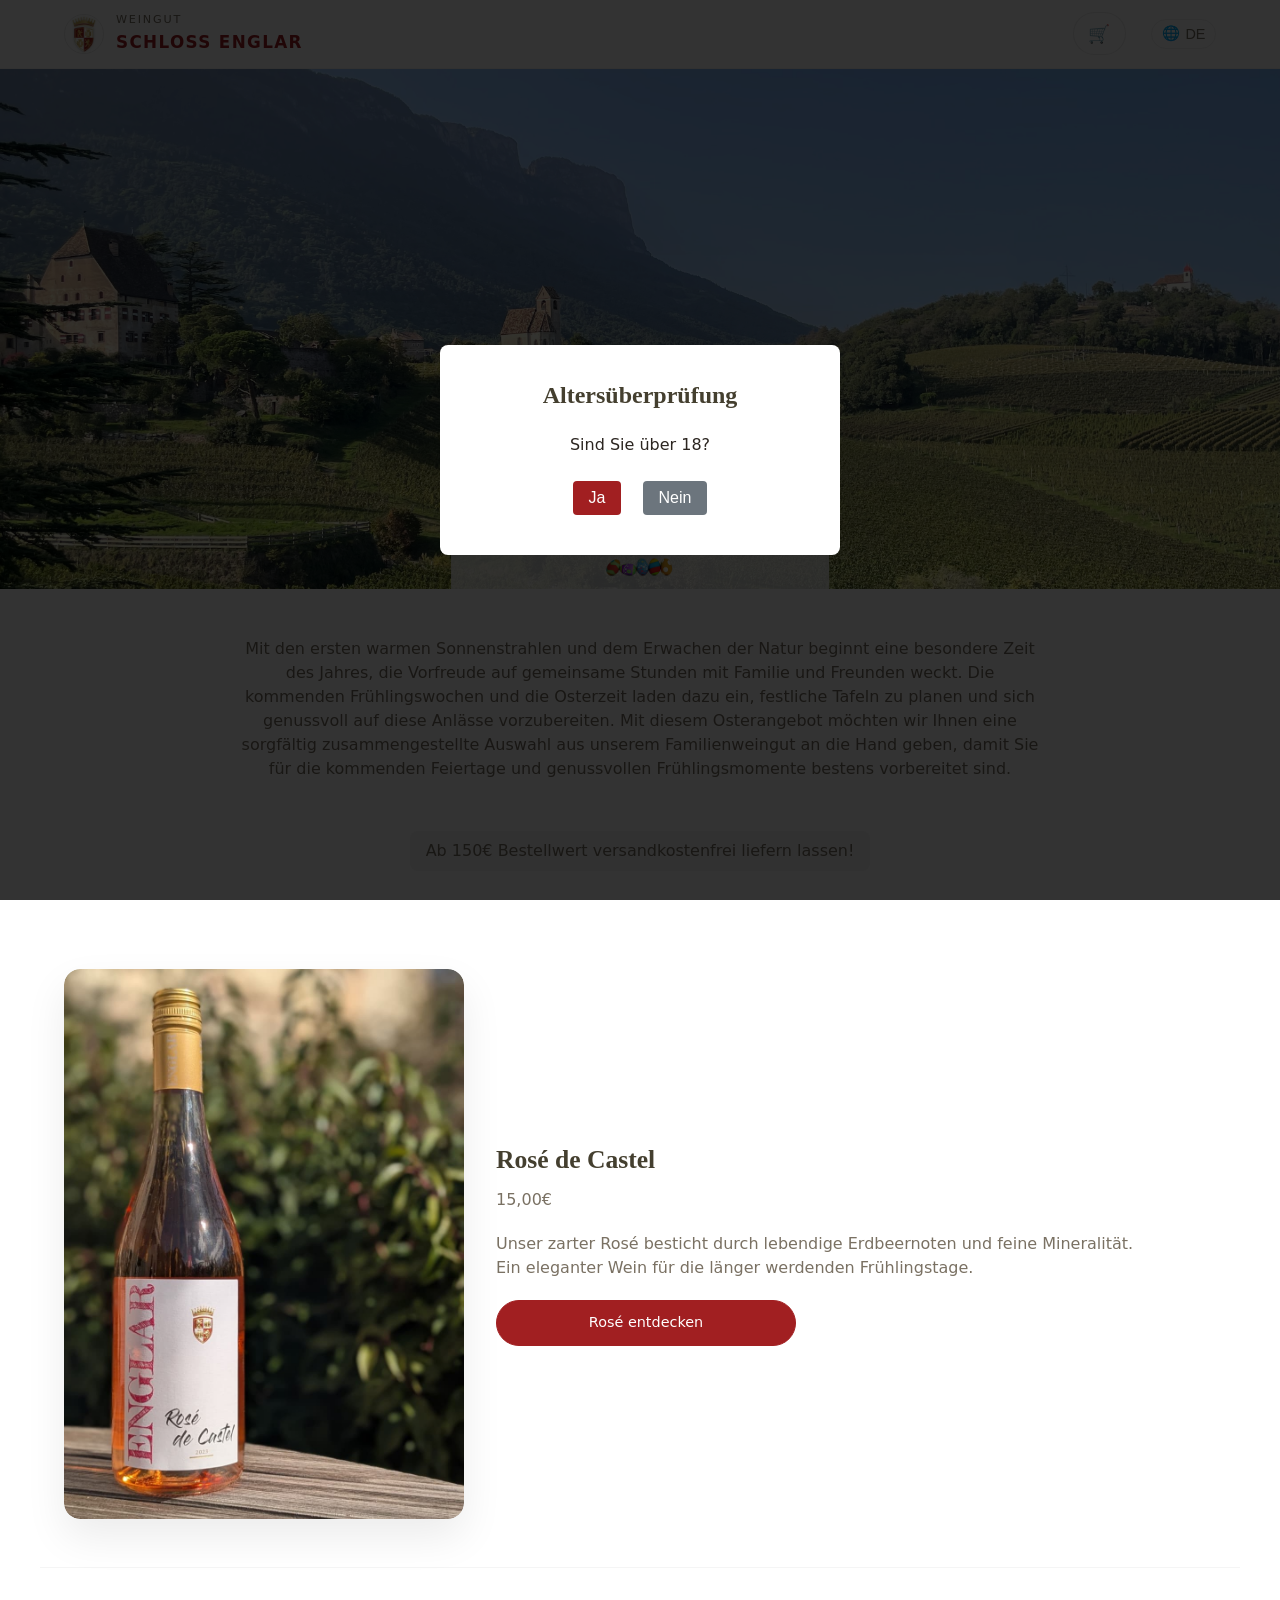
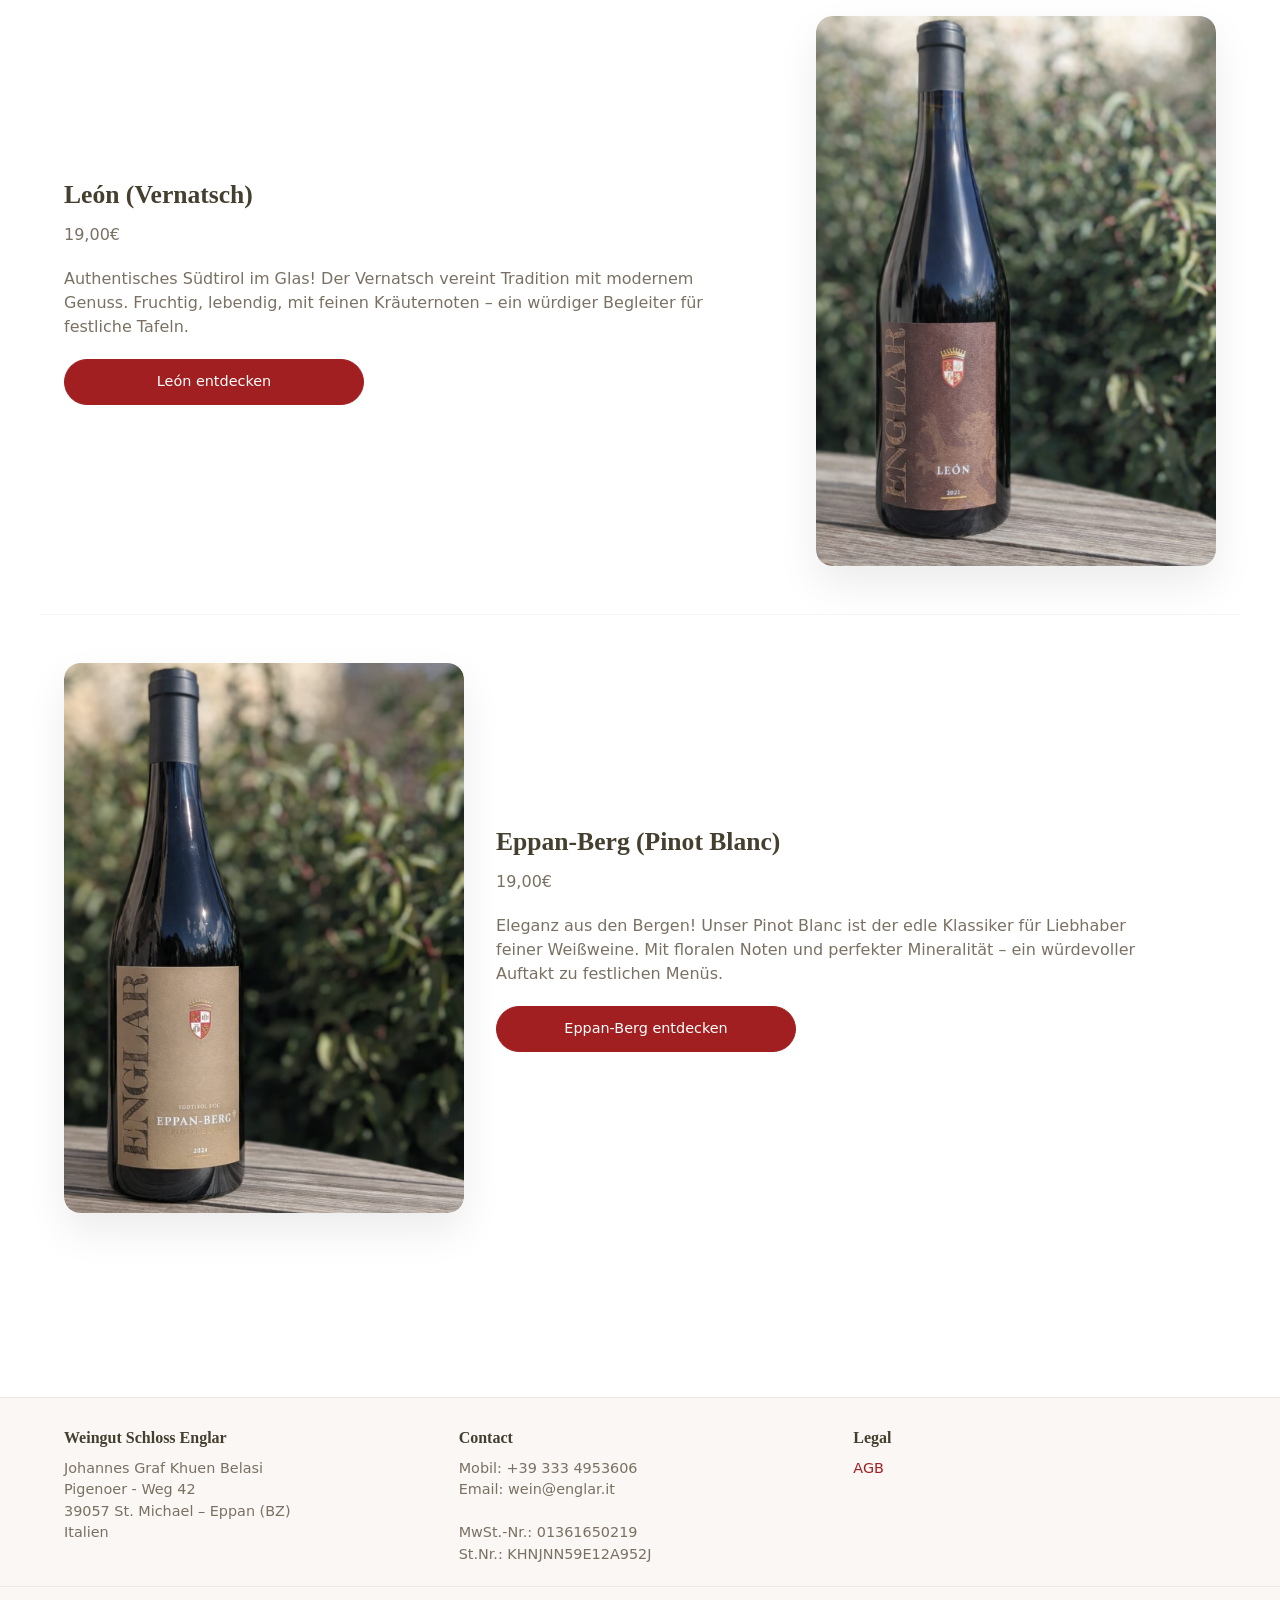
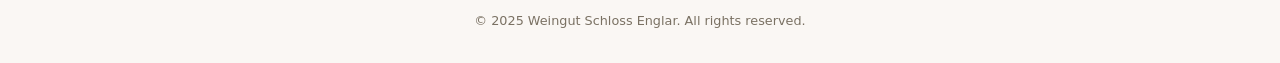
==== index.html @ 735436d0 "Add files via upload" ====
<!DOCTYPE html>
<html lang="en">
<head>
  <!-- Google tag (gtag.js) -->
<script async src="https://www.googletagmanager.com/gtag/js?id=G-5KNCYQ6FX4"></script>
<script> window.dataLayer = window.dataLayer || []; function gtag(){dataLayer.push(arguments);} gtag('js', new Date()); gtag('config', 'G-5KNCYQ6FX4'); </script>
  <meta charset="UTF-8">
  <title>Weingut Schloss Englar – Wine Offers</title>
  <meta name="viewport" content="width=device-width, initial-scale=1.0">
  <meta name="description" content="Curated wine selection from Weingut Schloss Englar in South Tyrol. Discover Pinot Vintage Dialogue, Muliere des Alpes and celebratory magnums.">
  <link rel="stylesheet" href="styles.css">
  <script src="app.js" defer>
  </script>
</head>
<body data-page="index">
  <!-- Cart notification -->
  <div id="notification" class="notification" aria-live="polite"></div>

  <!-- Header -->
  <header class="site-header">
    <div class="header-inner">
      <a href="index.html" class="logo-group">
        <div class="logo-mark">
          <img src="img/logo2023.jpg" alt="Weingut Schloss Englar logo" width="40" height="40">
        </div>
        <div class="logo-text">
          <span class="logo-subtitle">Wine Estate</span>
          <span class="site-title">Schloss Englar</span>
        </div>
      </a>
    <div class="header-right">
        <a href="#" class="cart-link snipcart-checkout" aria-label="Warenkorb">
          <span class="cart-icon" aria-hidden="true">🛒</span>
        </a>

        <div class="lang-switcher">
          <button class="lang-toggle" aria-haspopup="true" aria-expanded="false">
            <span class="lang-icon">🌐</span>
            <span class="lang-current" data-lang-current>EN</span>
          </button>
          <ul class="lang-options" hidden>
            <li><button class="lang-option" data-lang="en">English</button></li>
            <li><button class="lang-option" data-lang="de">Deutsch</button></li>
            <li><button class="lang-option" data-lang="it">Italiano</button></li>
          </ul>
        </div>
      </div>
    </div>
  </header>

  <main>
    <!-- Hero -->
    <section class="hero">
      <div class="hero-image-wrapper" style="position: relative;">
        <!-- Fix: correct path + extension for the hero image (file is in the img/ folder and is a .png) -->
        <img src="img/englar 1.jpg" alt="Vineyards and castle of Schloss Englar in South Tyrol">
        <div class="hero-overlay"><span data-i18n="pages.index.hero_label">Englar Easter Offer
        </span>
          <!-- eggs icon below hero text -->
          <img src="img/eggs.png" alt="Easter eggs" class="hero-eggs">
        </div>
      </div>
    </section>

    <!-- Intro -->
    <section class="intro">
     
      <p data-i18n="pages.index.intro_text">
        Auf den sonnenverwöhnten Hängen oberhalb von St. Michael-Eppan keltert unsere Familie, welche die subtile Eleganz Südtirols in sich tragen. Wir freuen uns, Ihnen eine kleine, sorgfältig zusammengestellte Auswahl präsentieren zu dürfen – Weine, die für gemütliche Abende, reich gedeckte Tische und herzliche Gespräche gemacht sind.
      </p>

    <!-- Shipping Banner -->
      <p class="hero-text" style="margin-top: 50px;margin-bottom: 50px;" >Ab 150€ Bestellwert versandkostenfrei liefern lassen!</p>

    <!-- Offers -->
    <section class="offers">
      <!-- Südtirol Rosé -->
      <article class="offer">
        <div class="offer-media">
          <a href="rose.html"><img src="img/Rose.jpeg" alt="Südtirol Rosé from Schloss Englar"></a>
        </div>
        <div class="offer-content">
          <h2 data-i18n="pages.index.offer_pinot_title" style="text-align: left;">Südtirol Rosé</h2>
          <p class="price" data-i18n="pages.index.offer_pinot_price">15,00€</p>
          
          <p data-i18n="pages.index.offer_pinot_text" style="text-align: left;">Unser zarter Südtirol Rosé besticht durch lebendige Erdbeernoten und feine Mineralität. Ein eleganter Wein für lange Frühlingstage.</p>
          <a href="rose.html" class="btn btn-primary" data-i18n="pages.index.cta_rose"></a>
        </div>
 
      </article>

      <!-- Südtirol Vernatsch -->
      <article class="offer offer--reverse">
        <div class="offer-media">
          <a href="leon.html"><img src="img/Leon.png" alt="Südtirol Vernatsch from Schloss Englar"></a>
        </div>
        <div class="offer-content">
          <h2 data-i18n="pages.index.offer_lumiere_title" style="text-align: left;">Südtirol Vernatsch</h2>
          <p class="price" data-i18n="pages.index.offer_lumiere_price">19,00€</p>
          <p data-i18n="pages.index.offer_lumiere_text" style="text-align: left;">Authentisches Südtirol im Glas! Der Vernatsch verbindet Tradition mit modernem Genuss. Fruchtig, lebendig, mit feinen Kräuternoten – ein würdiger Begleiter für festliche Tafeln.</p>
          <a href="leon.html" class="btn btn-primary" data-i18n="pages.index.cta_leon"></a>
        </div>
      </article>

      <!-- Südtirol Pinot Blanc Berg -->
      <article class="offer">
        <div class="offer-media">
          <a href="berg.html"><img src="img/Berg.jpeg" alt="Südtirol Pinot Blanc Berg from Schloss Englar"></a>
        </div>
        <div class="offer-content">
          <h2 data-i18n="pages.index.offer_magnum_title" style="text-align: left;">Pinot Blanc Berg</h2>
          <p class="price" data-i18n="pages.index.offer_magnum_price">19,00€</p>
          <p data-i18n="pages.index.offer_magnum_text" style="text-align: left;">Eleganz aus den Bergen! Der Pinot Blanc Berg ist der edle Klassiker für Liebhaber feiner Weißweine. Mit floralen Noten und perfekter Mineralität – ein würdevoller Auftakt zu festlichen Menüs.</p>
          <a href="berg.html" class="btn btn-primary" data-i18n="pages.index.cta_berg"></a>
        </div>
      </article>
    </section>
  </main>


    <!-- Footer -->
  <footer class="site-footer">
    <div class="footer-inner">
      <div class="footer-col">
        <h3>Weingut Schloss Englar</h3>
        <p>
          Johannes Graf Khuen Belasi<br>
          Pigenoer - Weg 42<br>
          39057 St. Michael – Eppan (BZ)<br>
          Italien
        </p>
      </div>
      <div class="footer-col">
        <h4>Contact</h4>
        <p>
          Mobil: +39 333 4953606<br>
          Email: wein@englar.it
          <br><br>
          MwSt.-Nr.: 01361650219 <br>
          St.Nr.: KHNJNN59E12A952J

        </p>
      </div>
      <div class="footer-col">
        <h4>Legal</h4>
        <p>
          <a href="agb.html">AGB</a>
        </p>
      </div>
    </div>
    <div class="footer-bottom">
      <p>© 2025 Weingut Schloss Englar. All rights reserved.</p>
    </div>
  </footer>
</body>
<script>
    window.SnipcartSettings = {
        publicApiKey: 'MTE3NjdlZDgtODkxMy00NjI2LTg3YTItYTQ4M2Y1Nzc0ZTE3NjM5MDA1NTM2MjQ1MTYxNDc2',
        loadStrategy: 'on-user-interaction',
        version: "3.7.1",
        currency: "EUR",
        modalStyle: "side",
    };

      (()=>{var c,d;(d=(c=window.SnipcartSettings).version)!=null||(c.version="3.0");var s,S;(S=(s=window.SnipcartSettings).timeoutDuration)!=null||(s.timeoutDuration=2750);var l,p;(p=(l=window.SnipcartSettings).domain)!=null||(l.domain="cdn.snipcart.com");var w,u;(u=(w=window.SnipcartSettings).protocol)!=null||(w.protocol="https");var f=window.SnipcartSettings.version.includes("v3.0.0-ci")||window.SnipcartSettings.version!="3.0"&&window.SnipcartSettings.version.localeCompare("3.4.0",void 0,{numeric:!0,sensitivity:"base"})===-1,m=["focus","mouseover","touchmove","scroll","keydown"];window.LoadSnipcart=o;document.readyState==="loading"?document.addEventListener("DOMContentLoaded",r):r();function r(){window.SnipcartSettings.loadStrategy?window.SnipcartSettings.loadStrategy==="on-user-interaction"&&(m.forEach(t=>document.addEventListener(t,o)),setTimeout(o,window.SnipcartSettings.timeoutDuration)):o()}var a=!1;function o(){if(a)return;a=!0;let t=document.getElementsByTagName("head")[0],e=document.querySelector("#snipcart"),i=document.querySelector(`src[src^="${window.SnipcartSettings.protocol}://${window.SnipcartSettings.domain}"][src$="snipcart.js"]`),n=document.querySelector(`link[href^="${window.SnipcartSettings.protocol}://${window.SnipcartSettings.domain}"][href$="snipcart.css"]`);e||(e=document.createElement("div"),e.id="snipcart",e.setAttribute("hidden","true"),document.body.appendChild(e)),v(e),i||(i=document.createElement("script"),i.src=`${window.SnipcartSettings.protocol}://${window.SnipcartSettings.domain}/themes/v${window.SnipcartSettings.version}/default/snipcart.js`,i.async=!0,t.appendChild(i)),n||(n=document.createElement("link"),n.rel="stylesheet",n.type="text/css",n.href=`${window.SnipcartSettings.protocol}://${window.SnipcartSettings.domain}/themes/v${window.SnipcartSettings.version}/default/snipcart.css`,t.prepend(n)),m.forEach(g=>document.removeEventListener(g,o))}function v(t){!f||(t.dataset.apiKey=window.SnipcartSettings.publicApiKey,window.SnipcartSettings.addProductBehavior&&(t.dataset.configAddProductBehavior=window.SnipcartSettings.addProductBehavior),window.SnipcartSettings.modalStyle&&(t.dataset.configModalStyle=window.SnipcartSettings.modalStyle),window.SnipcartSettings.currency&&(t.dataset.currency=window.SnipcartSettings.currency),window.SnipcartSettings.templatesUrl&&(t.dataset.templatesUrl=window.SnipcartSettings.templatesUrl))}})();
</script>

<div id="age-gate" class="age-gate-overlay" style="display: none;">
  <div class="age-gate-modal">
    <h2 data-i18n="age.title"></h2>
    <p data-i18n="age.question"></p>
    <button id="age-yes" data-i18n="age.yes"></button>
    <button id="age-no" data-i18n="age.no"></button>
  </div>
</div>

</html>
---- styles.css ----
/* Topbar for subpages (replaces header) */
.topbar {
  width: 100%;
  background: rgba(255,255,255,0.95);
  border-bottom: 1px solid rgba(0,0,0,0.04);
  backdrop-filter: blur(8px);
  box-sizing: border-box;
}
/* Make header sticky only on subpages rose, leon, berg */
body[data-page="rose"] .site-header,
body[data-page="leon"] .site-header,
body[data-page="berg"] .site-header {
  position: sticky;
  top: 0;
  z-index: 100;
}
:root {
  --color-background: #ffffff;
  --color-primary: #a11f21;
  --color-primary-dark: #80181a;
  --color-secondary: #443f2f;
  --color-text: #2b2520;
  --color-muted: #7a7163;
}

/* Base */

*,
*::before,
*::after {
  box-sizing: border-box;
}

html,
body {
  margin: 0;
  padding: 0;
  background-color: var(--color-background);
  color: var(--color-text);
  font-family: -apple-system, BlinkMacSystemFont, "Segoe UI", system-ui, sans-serif;
  line-height: 1.5;
  text-rendering: optimizeLegibility;
}

img {
  max-width: 100%;
  height: auto;
  display: block;
}

a {
  color: var(--color-primary);
  text-decoration: none;
}

a:hover {
  text-decoration: underline;
}

h1,
h2,
h3,
h4 {
  font-family: "Georgia", "Times New Roman", serif;
  color: var(--color-secondary);
  margin-top: 0;
}

body {
  font-size: 16px;
}

main {
  min-height: 60vh;
}

/* Ensure paragraphs have no extra horizontal padding so text aligns with CTAs */
p {
  padding-left: 0;
  padding-right: 0;
}

.container {
  max-width: 1200px;
  margin: 0 auto;
  padding: 0 1.5rem;
}

/* Header */

.site-header {
  /* position, top, z-index only set for subpages via body[data-page] selectors above */
  background: rgba(255, 255, 255, 0.95);
  backdrop-filter: blur(8px);
  border-bottom: 1px solid rgba(0, 0, 0, 0.04);
}

.header-inner {
  max-width: 1200px;
  margin: 0 auto;
  padding: 0.75rem 1.5rem;
  display: flex;
  align-items: center;
  justify-content: space-between;
  gap: 1.5rem;
}

.logo-group {
  display: inline-flex;
  align-items: center;
  gap: 0.75rem;
}

/* new header offer text centered between logo and controls */
.header-offer {
  flex: 1;
  text-align: center;
  color: #000;
  font-weight: 500;
}


.logo-group:hover {
  text-decoration: none;
}

.logo-mark {
  width: 40px;
  height: 40px;
  border-radius: 999px;
  border: 1px solid rgba(0, 0, 0, 0.08);
  display: inline-flex;
  align-items: center;
  justify-content: center;
  font-size: 0.7rem;
  letter-spacing: 0.16em;
  text-transform: uppercase;
  color: var(--color-secondary);
}

.logo-mark img,
.logo-mark svg {
  width: 100%;
  height: 100%;
  object-fit: contain;
  display: block;
  border-radius: inherit;
}

.logo-text {
  display: flex;
  flex-direction: column;
  gap: 0.1rem;
}

.logo-subtitle {
  font-size: 0.7rem;
  letter-spacing: 0.16em;
  text-transform: uppercase;
  color: var(--color-muted);
}

.site-title {
  font-size: 1.05rem;
  letter-spacing: 0.08em;
  text-transform: uppercase;
  font-weight: 600;
}

.header-right {
  display: flex;
  align-items: center;
  gap: 1rem;
}

/* Header cart elements: show checkout link, hide verbose label */
.site-header .header-right .cart-label {
  display: none !important;
}

.site-header .header-right .cart-link {
  display: inline-flex;
  align-items: center;
  gap: 0.5rem;
  text-decoration: none;
  color: inherit;
}

.site-header .header-right .cart-icon {
  font-size: 1.1rem;
}

.site-header .header-right .cart-count-badge {
  min-width: 1.4rem;
  height: 1.4rem;
  border-radius: 999px;
  background-color: var(--color-primary);
  color: #ffffff;
  display: inline-flex;
  align-items: center;
  justify-content: center;
  font-size: 0.75rem;
  padding: 0 0.25rem;
}

/* Language selector */
.lang-switcher {
  position: relative;
  display: inline-flex;
  align-items: center;
  margin-left: 0.6rem;
}

.lang-toggle {
  display: inline-flex;
  align-items: center;
  gap: 0.35rem;
  padding: 0.35rem 0.6rem;
  border-radius: 999px;
  border: 1px solid rgba(0,0,0,0.06);
  background: transparent;
  cursor: pointer;
  font-size: 0.9rem;
  color: var(--color-muted);
}

.lang-toggle:hover {
  background: rgba(0,0,0,0.02);
}

.lang-options {
  position: absolute;
  right: 0;
  top: calc(100% + 6px);
  list-style: none;
  margin: 0;
  padding: 0.35rem;
  background: #fff;
  border: 1px solid rgba(0,0,0,0.06);
  border-radius: 8px;
  box-shadow: 0 8px 20px rgba(0,0,0,0.08);
  z-index: 220;
}

.lang-options li {
  margin: 0;
}

.lang-option {
  display: block;
  width: 100%;
  padding: 0.45rem 0.8rem;
  background: transparent;
  border: none;
  text-align: left;
  cursor: pointer;
  color: var(--color-text);
  font-size: 0.95rem;
}

.lang-option:hover {
  background: rgba(0,0,0,0.03);
}

.cart-link {
  display: inline-flex;
  align-items: center;
  gap: 0.35rem;
  font-size: 0.9rem;
  padding: 0.45rem 0.9rem;
  border-radius: 999px;
  border: 1px solid rgba(0, 0, 0, 0.08);
  background: rgba(255, 255, 255, 0.9);
  color: inherit;
}

.cart-link:hover {
  text-decoration: none;
  box-shadow: 0 0 0 1px var(--color-primary);
}

.cart-icon {
  font-size: 1rem;
}

.cart-count-badge {
  min-width: 1.4rem;
  height: 1.4rem;
  border-radius: 999px;
  background-color: var(--color-primary);
  color: #ffffff;
  display: inline-flex;
  align-items: center;
  justify-content: center;
  font-size: 0.75rem;
  padding: 0 0.25rem;
}

/* Hero */

.hero {
  margin-top: 0;
}

.hero-image-wrapper {
  position: relative;
  width: 100%;
  height: min(70vh, 520px);
  overflow: hidden;
}

.hero-image-wrapper img {
  width: 100%;
  height: 100%;
  object-fit: cover;
    /* Shift the visible focus slightly above center so page shows more of the top
      without exposing a lot of the very top — tweak the percentage to taste. */
    /* Adjusted slightly more from center 40% -> 35% per user request */
    object-position: center 35%;
}

.hero-label {
  position: absolute;
  right: 1.75rem;
  bottom: 1.75rem;
  padding: 0.65rem 1.4rem;
  background: rgba(255, 255, 255, 0.9);
  border-radius: 999px;
  font-size: 0.9rem;
  letter-spacing: 0.18em;
  text-transform: uppercase;
  font-weight: 300;
  color: var(--color-secondary);
}

/* Intro */

.intro {
  padding: 3rem 1.5rem 2.5rem;
  text-align: center;
}

.intro h1 {
  font-size: 2.2rem;
  margin-bottom: 0.9rem;
}

.intro p {
  max-width: 800px;
  margin: 0 auto;
  color: var(--color-muted);
  font-size: 1rem;
}

/* Offers */

.offers {
  padding-bottom: 3rem;
}

.offer {
  max-width: 1200px;
  margin: 0 auto;
  padding: 3rem 1.5rem;
  display: flex;
  align-items: stretch;
  justify-content: space-between;
  gap: 2rem;
}

.offer + .offer {
  border-top: 1px solid rgba(0, 0, 0, 0.04);
}

.offer-media {
  flex: 0 0 auto;
  max-height: 550px;
  max-width: 400px;
  width: 100%;
  aspect-ratio: 197/350;
  overflow: hidden;
  border-radius: 16px;
  box-shadow: 0 18px 40px rgba(0, 0, 0, 0.08);
}

.offer-media img {
  width: 100%;
  height: 100%;
  object-fit: cover;
  /* focus at top so bottles don't get cut off at the neck */
  object-position: top center;
  border-radius: 16px;
  box-shadow: 0 18px 40px rgba(0, 0, 0, 0.08);
}

.offer-content {
  flex: 1;
  display: flex;
  flex-direction: column;
  justify-content: center;
}

.offer-meta {
  font-size: 0.8rem;
  letter-spacing: 0.16em;
  text-transform: uppercase;
  color: var(--color-secondary);
  margin-bottom: 0.5rem;
}

.offer h2 {
  font-size: 1.6rem;
  margin-bottom: 0.5rem;
}

/* related section added on product pages */
.related-offers {
  margin-top: 4rem;
  padding: 2rem;
  border-top: 1px solid #eee;
  background-color: #f8f8f8; /* very light gray */
}
.related-offers h2 {
  font-size: 1.5rem;
  margin-bottom: 1.5rem;
  text-align: center;
}
.related-offers .offers {
  display: flex;
  flex-wrap: wrap;
  justify-content: center;
  gap: 2rem;
}
.related-offers .offer {
  flex: 1 1 45%;
  max-width: 480px;
  padding: 1.5rem;
  /* card background removed per request */
  background-color: transparent;
  border-radius: 12px;
  display: flex;
  flex-direction: column;
  align-items: center;
  text-align: center;
}

.related-offers .offer-media {
  width: auto;
  max-height: none;
  margin-bottom: 0;
}

.related-offers .offer-media img {
  height: 300px;
  width: auto;
}

.related-offers .offer h3 {
  margin: 4px 0 6px; /* smaller gap above title */
  font-size: 1.1rem;
}

.related-offers .offer .btn-secondary {
  margin-top: 4px;
}
.related-offers .offer-media {
  max-height: 300px;
  max-width: none;
}
.related-offers .btn-secondary {
  background-color: var(--color-secondary);
  color: #fff;
  border: none;
}
.offer p {
  color: var(--color-muted);
  font-size: 1rem;
  max-width: 640px;
  margin: 0 0 1.25rem 0;
  padding-left: 0;
  padding-right: 0;
  text-align: left;
}

/* Reusable paragraph style used in offers; apply to product pages' lead paragraph */
.product-lead {
  color: var(--color-muted);
  font-size: 1rem;
  max-width: 640px;
  margin: 0 0 1.25rem 0;
  padding-left: 0;
  padding-right: 0;
  text-align: left;
}

.offer--reverse {
  flex-direction: row-reverse;
}

/* Buttons */

.btn {
  width: 300px;
  display: inline-flex;
  align-items: center;
  justify-content: center;
  gap: 0.35rem;
  padding: 0.7rem 1.6rem;
  border-radius: 999px;
  border: 1px solid transparent;
  font-size: 0.9rem;
  font-weight: 500;
  cursor: pointer;
  background: transparent;
  color: inherit;
  text-decoration: none;
  transition:
    background-color 0.2s ease,
    color 0.2s ease,
    box-shadow 0.2s ease,
    transform 0.2s ease,
    border-color 0.2s ease;
}

/* Disabled buttons */
.btn[disabled],
.btn:disabled {
  opacity: 0.65;
  cursor: not-allowed;
  pointer-events: none;
  transform: none;
  box-shadow: none;
}

.btn-primary {
  background-color: var(--color-primary);
  border-color: var(--color-primary);
  color: #ffffff;
}

.btn-primary:hover {
  background-color: var(--color-primary-dark);
  border-color: var(--color-primary-dark);
  transform: translateY(-1px);
  box-shadow: 0 6px 12px rgba(0, 0, 0, 0.18);
}

.btn-secondary {
  /* ghost button: transparent background, dark red border, black text */
  background-color: transparent;
  border-color: var(--color-primary);
  color: #000000;
}

.btn-secondary:hover {
  /* subtle fill on hover to indicate interactivity */
  background-color: rgba(161,31,33,0.1); /* light tint of primary */
  border-color: var(--color-primary-dark);
  color: #000000;
  transform: translateY(-1px);
  box-shadow: 0 6px 12px rgba(0, 0, 0, 0.18);
}

.btn-outline {
  background-color: #ffffff;
  border-color: var(--color-primary);
  color: var(--color-primary);
}

.btn-outline:hover {
  background-color: var(--color-primary);
  color: #ffffff;
  box-shadow: 0 4px 10px rgba(0, 0, 0, 0.15);
}

/* Buy button / Snipcart integration */
.buy-button.snipcart-add-item {
  display: inline-flex;
  align-items: center;
  justify-content: center;
  gap: 0.35rem;
  padding: 0.7rem 1.6rem;
  border-radius: 999px;
  border: 1px solid transparent;
  font-size: 0.9rem;
  font-weight: 500;
  cursor: pointer;
  background-color: var(--color-primary);
  border-color: var(--color-primary);
  color: #ffffff;
  text-decoration: none;
  transition: background-color 0.2s ease, color 0.2s ease, box-shadow 0.2s ease, transform 0.2s ease, border-color 0.2s ease;
}

.buy-button.snipcart-add-item:hover {
  background-color: var(--color-primary-dark);
  border-color: var(--color-primary-dark);
  transform: translateY(-1px);
  box-shadow: 0 6px 12px rgba(0, 0, 0, 0.18);
}

.buy-button.snipcart-add-item[disabled],
.buy-button.snipcart-add-item:disabled {
  opacity: 0.65;
  cursor: not-allowed;
  pointer-events: none;
  transform: none;
  box-shadow: none;
}

.btn-link {
  background: none;
  border: none;
  color: var(--color-primary);
  padding: 0;
  cursor: pointer;
  font-size: 0.9rem;
  text-decoration: underline;
}

.btn-link:hover {
  color: var(--color-primary-dark);
}

/* Sub hero & product pages */

.sub-hero {
  padding: 2.5rem 1.5rem 1.5rem;
  border-bottom: 1px solid rgba(0, 0, 0, 0.04);
}

.sub-hero-inner {
  max-width: 800px;
  margin: 0 auto;
  text-align: center;
}

.sub-hero h1 {
  font-size: 2rem;
  margin-bottom: 0.75rem;
}

.sub-hero p {
  color: var(--color-muted);
  font-size: 1rem;
  margin: 0;
}

/* Back to overview link shown near top-left of product pages */
.back-to-overview {
  display: inline-block;
  margin: 0.6rem 1.5rem;
  font-size: 0.95rem;
  color: var(--color-muted);
  text-decoration: none;
}

.back-to-overview .arrow {
  margin-right: 0.55rem;
  font-weight: 600;
}

.back-to-overview:hover {
  text-decoration: underline;
}

.product-detail {
  padding: 2.5rem 1.5rem 3rem;
}

.product-layout {
  max-width: 1200px;
  margin: 0 auto;
  display: grid;
  grid-template-columns: minmax(0, 1fr) minmax(0, 1.1fr);
  gap: 2.5rem;
  align-items: flex-start;
}

.product-image {
  max-height: 750px;
  max-width: 600px;
  width: 100%;
  aspect-ratio: 197/350;
  overflow: hidden;
  border-radius: 16px;
  box-shadow: 0 18px 40px rgba(0, 0, 0, 0.12);
  position: relative;
}

.product-image img {
  width: 100%;
  height: auto;
  min-height: 100%;
  object-fit: cover;
  /* always show the top of the bottle; bottom cropping is acceptable */
  object-position: top center;
  border-radius: 16px;
  box-shadow: 0 18px 40px rgba(0, 0, 0, 0.12);
  display: block;

}

.product-copy p {
  color: var(--color-muted);
  font-size: 1rem;
  max-width: 640px;
  margin: 0 0 1.1rem 0;
}

.product-specs {
  margin: 1.5rem 0 1rem;
}

.product-specs h2 {
  font-size: 1.1rem;
  margin-bottom: 0.75rem;
}

.product-specs ul {
  list-style: none;
  padding: 0;
  margin: 0;
}

.product-specs li {
  margin-bottom: 0.35rem;
  font-size: 0.95rem;
}

.product-specs strong {
  color: var(--color-secondary);
  font-weight: 600;
}

.product-packages {
  margin-top: 1.25rem;
  padding: 1.25rem 1.25rem 1.35rem;
  border-radius: 14px;
  background: #f9f9f9;
  border: 1px solid rgba(0, 0, 0, 0.04);
}

.product-packages-container {
  display: flex;
  gap: 1rem;
  margin-top: 1.25rem;
}

.product-packages-container .product-packages {
  flex: 1;
  margin-top: 0;
}

.product-package-price {
  font-size: 1.1rem;
  font-weight: 600;
  color: var(--color-primary);
  margin: 0.5rem 0 1rem 0;
}

.product-packages h2 {
  font-size: 1.05rem;
  margin-bottom: 0.5rem;
}

.product-packages-grid {
  display: flex;
  flex-wrap: wrap;
  gap: 0.75rem;
  margin: 0.75rem 0 0.75rem;
}

.product-packages small {
  display: block;
  margin-top: 0.2rem;
  margin-bottom: 12px;
  font-size: 0.8rem;
  color: var(--color-muted);
}

/* wine data cards for product detail pages */
.wine-data-cards {
  display: flex;
  gap: 0.75rem;
  margin-top: 1rem;
}

.wine-data-card {
  flex: 1 1 0;
  /* rectangle: fixed height with flexible width */
  display: flex;
  flex-direction: column;
  justify-content: center; /* center value vertically */
  align-items: center;
  position: relative; /* for absolutely positioned label */
  background: #f9f9f9;
  border: 1px solid rgba(0, 0, 0, 0.04);
  border-radius: 8px;
  padding: 0.5rem;
  min-width: 80px;
  max-width: 120px;
  height: 100px;
  /* allow text to wrap inside card */
  overflow: hidden;
}

.wine-data-card .card-value {
  font-size: 1rem;
  font-weight: 600;
  text-align: center;
  line-height: 1.2;
  word-break: break-word;
}

/* shrink lengthy values */
.wine-data-card .card-value.small {
  font-size: 13px;
}

.wine-data-card .card-label {
  font-size: 0.7rem;
  color: var(--color-muted);
  text-align: center;
  line-height: 1.2;
  word-break: break-word;
  position: absolute;
  bottom: 0.5rem; /* match padding bottom */
  width: 100%;
}

/* ensure text never overflows the container */
.wine-data-card .card-value,
.wine-data-card .card-label {
  white-space: normal;
}

@media (max-width: 700px) {
  .wine-data-cards {
    flex-wrap: wrap;
  }
  .wine-data-card {
    flex: 1 1 30%;
  }
}

.product-actions {
  display: flex;
  flex-wrap: wrap;
  gap: 0.75rem;
  margin-top: 0.75rem;
}

/* layout wrapper used for dual CTA on subpages */
.buy-section {
  margin-top: 0.75rem;
}

.buy-section .bottle-info {
  font-weight: 600;
}

/* new buy cards for subpages */
.buy-cards {
  display: flex;
  gap: 1rem;
  margin-top: 0.75rem;
  flex-wrap: wrap;
}

.buy-card {
  border: 1px solid var(--color-border, #ccc);
  padding: 1rem;
  flex: 1 1 200px;
  display: flex;
  flex-direction: column;
  align-items: center;
  text-align: center;
  background: #faf7f4;
  border-radius: 4px;
}

.buy-card .card-price {
  font-size: 1.1rem;
  font-weight: 500;
}

.buy-card .card-type {
  font-size: 0.9rem;
  margin: 0.5rem 0;
  font-weight: 400;
}

.buy-card .buy-button {
  width: 100%;
  box-sizing: border-box;
}


.product-actions-grid {
  display: grid;
  grid-template-columns: repeat(3, 1fr);
  gap: 1.5rem;
  margin-top: 1rem;
}

/* Responsive: collapse to two columns on narrow viewports (mobile/tablet) */
@media (max-width: 700px) {
  .product-actions-grid {
    grid-template-columns: repeat(2, 1fr);
    gap: 1rem;
  }
}

.product-action-item {
  display: flex;
  flex-direction: column;
  align-items: center;
  text-align: center;
}

.product-action-item .buy-button {
  width: 100%;
  margin-bottom: 0.5rem;
  box-sizing: border-box;
}

.action-description {
  font-size: 0.85rem;
  color: var(--color-muted);
  margin: 0;
  padding: 0 0.5rem;
}

/* Ensure the package container always spans available width and contains its children */
.product-packages {
  width: 100%;
  box-sizing: border-box;
  padding-bottom: 1.5rem; /* give a little more room under buttons */
}

/* Make sure the actions grid doesn't overflow and uses full width */
.product-actions-grid {
  width: 100%;
  box-sizing: border-box;
}

/* Tighter padding on very small screens prevents visual overflow */
@media (max-width: 480px) {
  .action-description {
    padding: 0 0.25rem;
  }

  .product-packages {
    padding-left: 0.9rem;
    padding-right: 0.9rem;
  }

  .product-packages-container {
    flex-direction: column;
    gap: 0.75rem;
  }
}

/* On very narrow phones use a single column so buttons are full-width and stacked */
@media (max-width: 360px) {
  .product-actions-grid {
    grid-template-columns: 1fr;
    gap: 0.75rem;
  }
}

/* Notification */

.notification {
  position: fixed;
  right: 1.5rem;
  bottom: 1.5rem;
  padding: 0.75rem 1rem;
  border-radius: 999px;
  background: rgba(0, 0, 0, 0.85);
  color: #ffffff;
  font-size: 0.85rem;
  opacity: 0;
  transform: translateY(10px);
  pointer-events: none;
  transition: opacity 0.25s ease, transform 0.25s ease;
  z-index: 800;
}

.notification.visible {
  opacity: 1;
  transform: translateY(0);
}

/* Cart */

.cart-section {
  padding: 2.5rem 1.5rem 3rem;
}

.cart-layout {
  max-width: 1200px;
  margin: 0 auto;
  display: grid;
  grid-template-columns: minmax(0, 2.3fr) minmax(0, 1fr);
  gap: 2rem;
  align-items: flex-start;
}

.cart-table {
  width: 100%;
  border-collapse: collapse;
  font-size: 0.95rem;
}

.cart-table th,
.cart-table td {
  padding: 0.75rem 0.5rem;
  border-bottom: 1px solid rgba(0, 0, 0, 0.06);
  text-align: left;
}

.cart-table th {
  font-size: 0.8rem;
  letter-spacing: 0.1em;
  text-transform: uppercase;
  color: var(--color-muted);
}

.cart-empty {
  text-align: center;
  padding: 2rem 0;
  color: var(--color-muted);
}

.cart-note {
  margin-top: 0.75rem;
  font-size: 0.85rem;
  color: var(--color-muted);
}

.cart-main-footer {
  margin-top: 1rem;
}

.cart-summary {
  border-radius: 16px;
  border: 1px solid rgba(0, 0, 0, 0.06);
  padding: 1.5rem;
  background: #fdfaf7;
}

.cart-summary h2 {
  font-size: 1.1rem;
  margin-bottom: 1rem;
}

.cart-summary-row {
  display: flex;
  justify-content: space-between;
  align-items: baseline;
  font-weight: 600;
  margin-bottom: 0.75rem;
}

.cart-summary-hint,
.cart-summary-note {
  font-size: 0.8rem;
  color: var(--color-muted);
  margin-top: 0.4rem;
}

/* Age denied page */

.age-denied {
  min-height: 100vh;
  display: flex;
  align-items: center;
  justify-content: center;
  padding: 2rem 1.5rem;
  background: #f6f2ee;
}

.age-denied-inner {
  max-width: 480px;
  width: 100%;
  text-align: center;
  background: #ffffff;
  border-radius: 16px;
  padding: 2rem 2.5rem;
  box-shadow: 0 18px 40px rgba(0, 0, 0, 0.15);
}

.age-denied-inner .logo-mark {
  margin: 0 auto 1rem;
}

.age-denied-inner h1 {
  font-size: 1.6rem;
  margin-bottom: 0.75rem;
}

.age-denied-inner p {
  color: var(--color-muted);
  margin-bottom: 0.75rem;
}

/* Footer */

.site-footer {
  border-top: 1px solid rgba(0, 0, 0, 0.06);
  margin-top: 3rem;
  background: #faf7f4;
}

.footer-inner {
  max-width: 1200px;
  margin: 0 auto;
  padding: 1.75rem 1.5rem 1.25rem;
  display: grid;
  grid-template-columns: repeat(3, minmax(0, 1fr));
  gap: 2rem;
  font-size: 0.9rem;
}

.footer-col h3,
.footer-col h4 {
  margin: 0 0 0.5rem;
  font-size: 1rem;
}

.footer-col p {
  margin: 0;
  color: var(--color-muted);
}

.footer-col a {
  color: var(--color-primary);
}

.footer-bottom {
  border-top: 1px solid rgba(0, 0, 0, 0.06);
  padding: 0.75rem 1.5rem 1.25rem;
  text-align: center;
  font-size: 0.8rem;
  color: var(--color-muted);
}

/* Responsive */

@media (max-width: 900px) {
  .product-layout {
    grid-template-columns: minmax(0, 1fr);
  }

  .cart-layout {
    grid-template-columns: minmax(0, 1fr);
  }
}

@media (max-width: 768px) {
  .header-inner {
    padding: 0.6rem 1rem;
    gap: 0.75rem;
  }

  .hero-image-wrapper {
    height: min(60vh, 420px);
  }

  .intro {
    padding: 2.25rem 1rem 2rem;
  }

  .offer {
    flex-direction: column;
    padding: 2.25rem 1rem;
  }

  .offer--reverse {
    flex-direction: column;
  }

  .footer-inner {
    grid-template-columns: 1fr;
  }

  .cart-section {
    padding-inline: 1rem;
  }
}

@media (max-width: 600px) {
  .site-title {
    font-size: 0.95rem;
  }

  .logo-text {
    gap: 0;
  }

  .hero-label {
    right: 1.1rem;
    bottom: 1.1rem;
    padding-inline: 1rem;
    font-size: 0.8rem;
  }

  .product-detail {
    padding-inline: 1rem;
  }

  .cart-table th,
  .cart-table td {
    font-size: 0.85rem;
  }

  .notification {
    right: 1rem;
    bottom: 1rem;
  }
}

/* Age Gate Styles */
.age-gate-overlay {
  position: fixed;
  top: 0;
  left: 0;
  width: 100%;
  height: 100%;
  background: rgba(0, 0, 0, 0.8);
  display: flex;
  justify-content: center;
  align-items: center;
  z-index: 1000;
}

.age-gate-modal {
  background: white;
  padding: 2rem;
  border-radius: 8px;
  text-align: center;
  max-width: 400px;
  width: 90%;
}

.age-gate-modal h2 {
  margin-top: 0;
  color: var(--color-secondary);
}

.age-gate-modal button {
  margin: 0.5rem;
  padding: 0.5rem 1rem;
  border: none;
  border-radius: 4px;
  cursor: pointer;
  font-size: 1rem;
}

#age-yes {
  background: var(--color-primary);
  color: white;
}

#age-yes:hover {
  background: var(--color-primary-dark);
}

#age-no {
  background: #6c757d;
  color: white;
}

#age-no:hover {
  background: #5a6268;
}

/* AGB Page Styles */
.logo-center {
  text-align: center;
  margin-bottom: 2rem;
}

.logo-center .logo-image {
  max-width: 200px;
  height: auto;
}


.hero-text {
  text-align: center;
  margin-top: 40px; /* extra space above */
  font-weight: 500;
  background: #f5f5f5; /* very light grey */
  padding: 0.5rem 1rem;
  border-radius: 8px;
  display: inline-block;
}

.hero-overlay {
  position: absolute;
  bottom: 0;
  left: 50%;
  transform: translateX(-50%);
  /* remove fixed size to hug content */
  padding: 8px 30px;
  background: rgba(255,255,255,0.8);
  display: flex;
  align-items: center;
  justify-content: center;
  border-top-left-radius: 8px;
  border-top-right-radius: 8px;
  flex-direction: column;
}

.hero-overlay span {
  font-size: 22px;
  font-weight: 400;
  color: #000;
}
.hero-overlay .header-egg {
  height: 30px;
  width: auto;
  margin-top: 4px;
}

.price-bar {
  display: inline-flex;
  align-items: baseline;
  gap: 0.5rem;
  margin: 0.4rem 0 0.8rem;
}
.price-bar .old-price {
  color: #999;
  text-decoration: line-through;
  font-size: 0.9rem;
}
.price-bar .new-price {
  color: var(--color-primary);
  font-weight: 600;
  font-size: 1rem;
}

/* Hide header on mobile when Snipcart cart or checkout modal is open */
@media (max-width: 768px) {
  body.snipcart-modal-opened .site-header,
  body.snipcart-modal--opened .site-header,
  body.snipcart-cart-opened .site-header,
  body.snipcart-checkout-modal-opened .site-header,
  body.snipcart-checkout-modal--opened .site-header {
    display: none;
  }
}

.vat-info {
    font-size: 0.75rem;   /* kleiner */
    color: #6b7280;      /* dezentes Grau/Teal-Ton möglich */
    margin-left: 4px;    /* kleiner Abstand zum Preis */
}

.bottle-size {
    font-weight: 400; /* light */
}

.hero-overlay .hero-eggs {
  height: 24px;
  width: auto;
  margin-top: 5px;
}

/* legacy selector kept for backward compatibility */
.hero-overlay .header-egg {
  display: none;
}

.btn-secondary {
  /* ghost button: transparent background, dark red border, black text */
  background-color: transparent;
  border-color: var(--color-primary);
  color: #000000;
}

.btn-secondary:hover {
  /* subtle fill on hover to indicate interactivity */
  background-color: rgba(161,31,33,0.1); /* light tint of primary */
  border-color: var(--color-primary-dark);
  color: #000000;
  transform: translateY(-1px);
  box-shadow: 0 6px 12px rgba(0, 0, 0, 0.18);
}
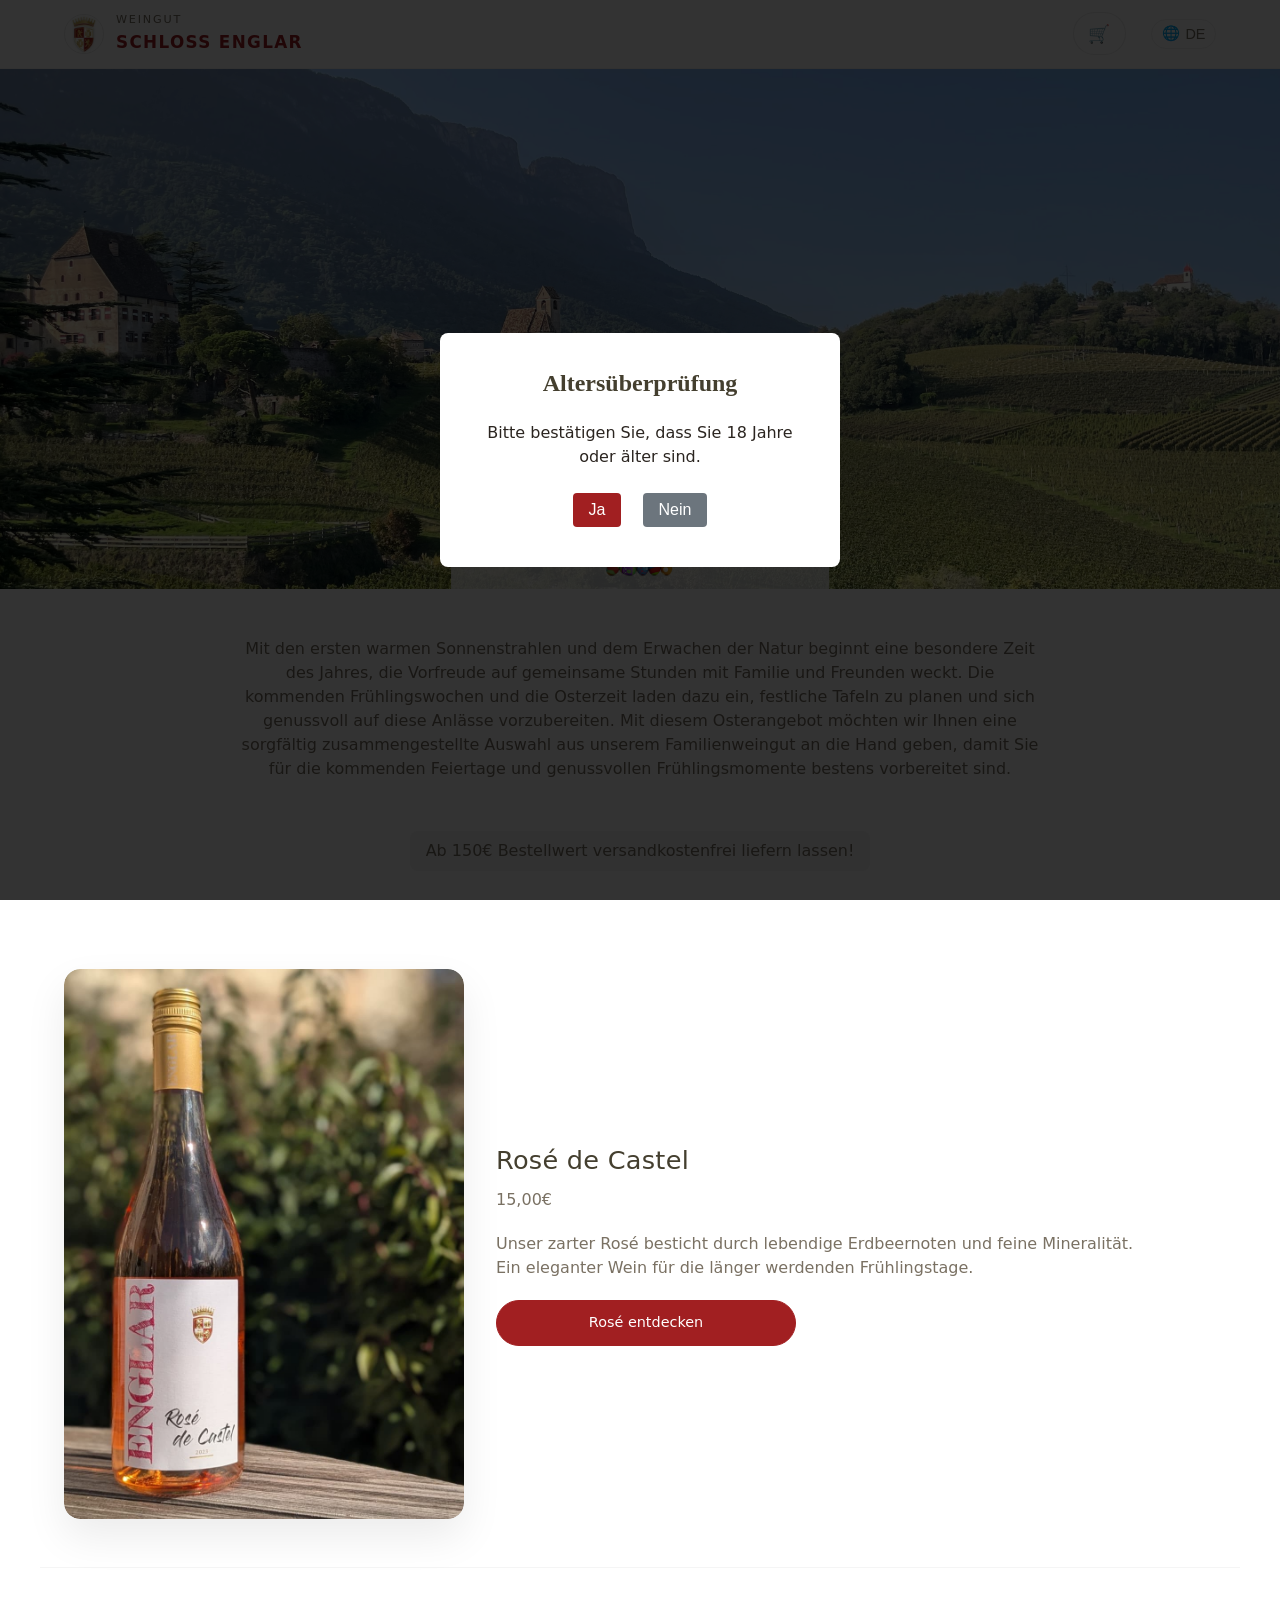
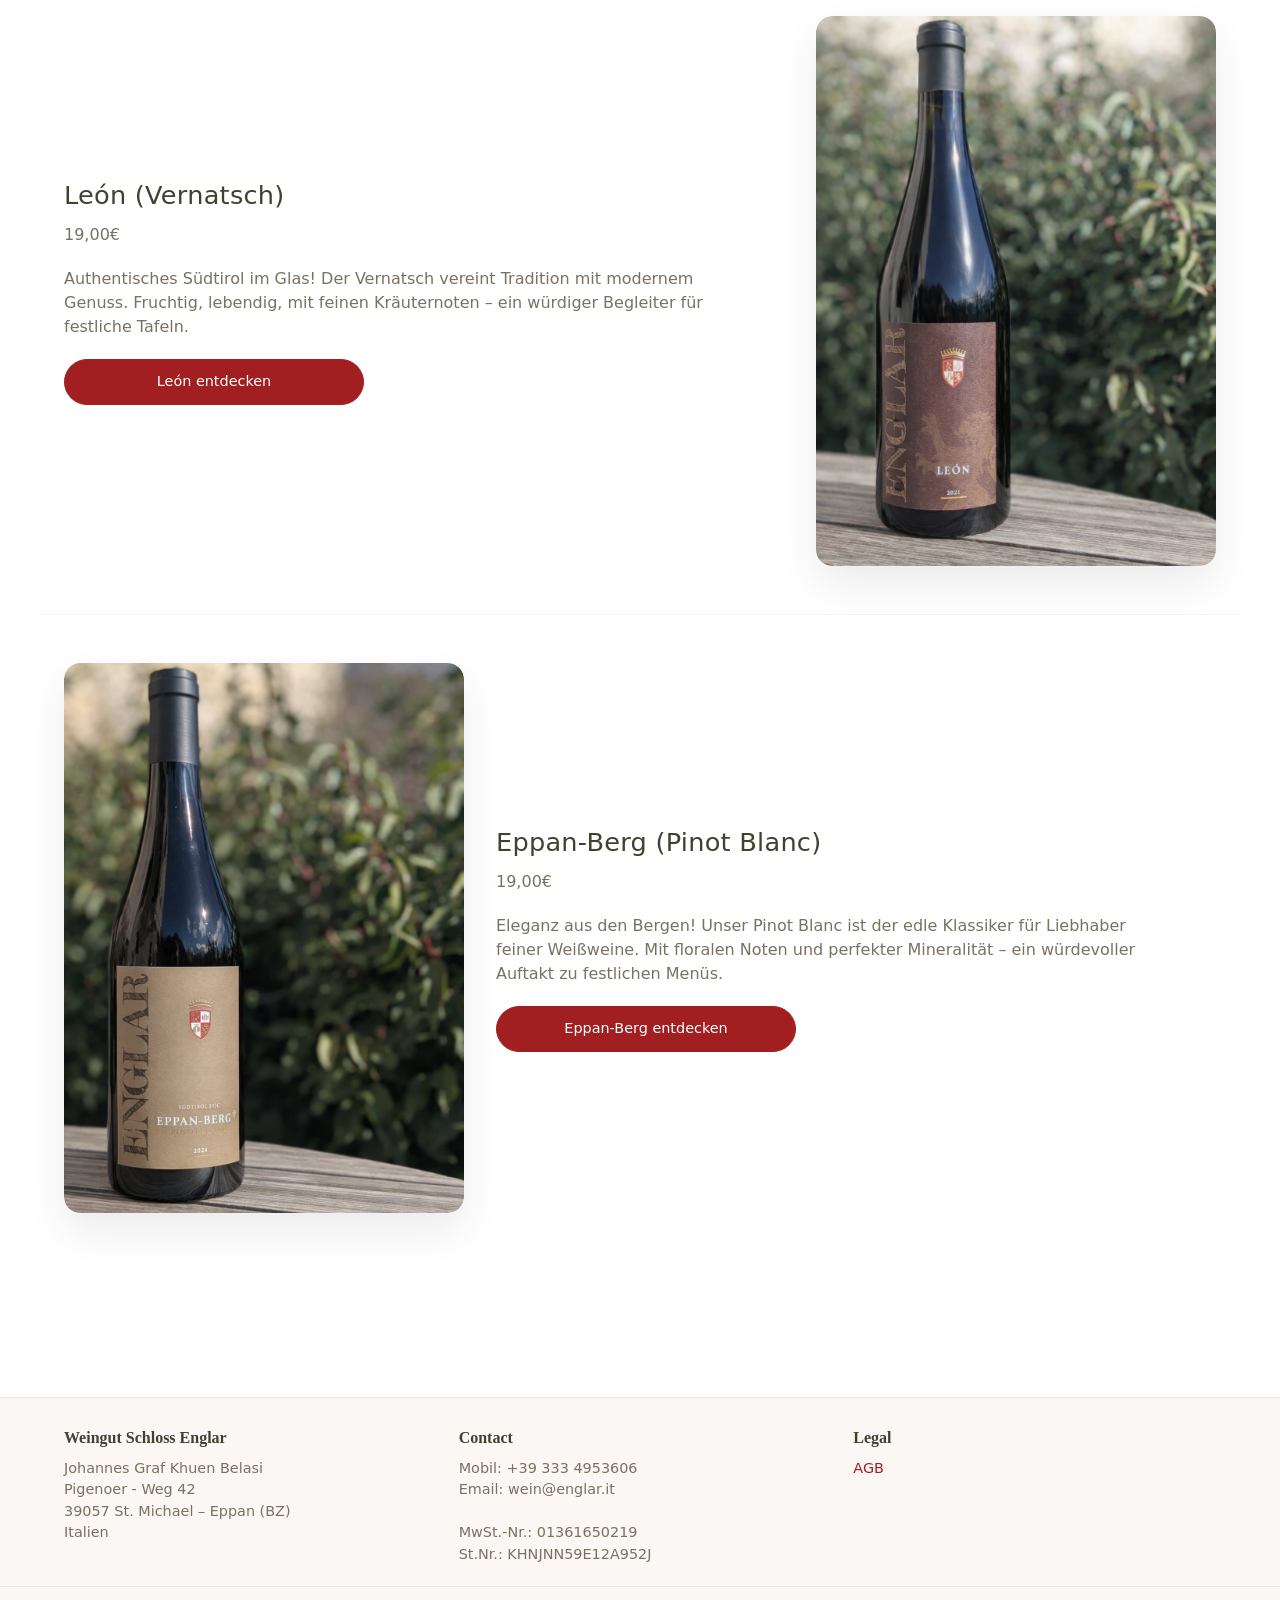
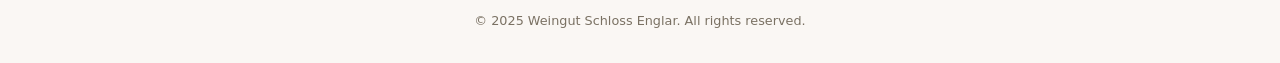
==== commit 884895dd: "Add files via upload" ====
--- a/index.html
+++ b/index.html
@@ -54,7 +54,7 @@
       <div class="hero-image-wrapper" style="position: relative;">
         <!-- Fix: correct path + extension for the hero image (file is in the img/ folder and is a .png) -->
         <img src="img/englar 1.jpg" alt="Vineyards and castle of Schloss Englar in South Tyrol">
-        <div class="hero-overlay"><span data-i18n="pages.index.hero_label">Englar Easter Offer
+        <div class="hero-overlay"><span data-i18n="pages.index.hero_label" style="display:block;text-align:center;">Englar Easter Offer
         </span>
           <!-- eggs icon below hero text -->
           <img src="img/eggs.png" alt="Easter eggs" class="hero-eggs">
@@ -80,7 +80,7 @@
           <a href="rose.html"><img src="img/Rose.jpeg" alt="Südtirol Rosé from Schloss Englar"></a>
         </div>
         <div class="offer-content">
-          <h2 data-i18n="pages.index.offer_pinot_title" style="text-align: left;">Südtirol Rosé</h2>
+          <h2 data-i18n="pages.index.offer_pinot_title" style="text-align: left; font-weight: 450; font-family: inherit; letter-spacing: 0.01em;">Südtirol Rosé</h2>
           <p class="price" data-i18n="pages.index.offer_pinot_price">15,00€</p>
           
           <p data-i18n="pages.index.offer_pinot_text" style="text-align: left;">Unser zarter Südtirol Rosé besticht durch lebendige Erdbeernoten und feine Mineralität. Ein eleganter Wein für lange Frühlingstage.</p>
@@ -95,7 +95,7 @@
           <a href="leon.html"><img src="img/Leon.png" alt="Südtirol Vernatsch from Schloss Englar"></a>
         </div>
         <div class="offer-content">
-          <h2 data-i18n="pages.index.offer_lumiere_title" style="text-align: left;">Südtirol Vernatsch</h2>
+          <h2 data-i18n="pages.index.offer_lumiere_title" style="text-align: left; font-weight: 450; font-family: inherit; letter-spacing: 0.01em;">Südtirol Vernatsch</h2>
           <p class="price" data-i18n="pages.index.offer_lumiere_price">19,00€</p>
           <p data-i18n="pages.index.offer_lumiere_text" style="text-align: left;">Authentisches Südtirol im Glas! Der Vernatsch verbindet Tradition mit modernem Genuss. Fruchtig, lebendig, mit feinen Kräuternoten – ein würdiger Begleiter für festliche Tafeln.</p>
           <a href="leon.html" class="btn btn-primary" data-i18n="pages.index.cta_leon"></a>
@@ -108,7 +108,7 @@
           <a href="berg.html"><img src="img/Berg.jpeg" alt="Südtirol Pinot Blanc Berg from Schloss Englar"></a>
         </div>
         <div class="offer-content">
-          <h2 data-i18n="pages.index.offer_magnum_title" style="text-align: left;">Pinot Blanc Berg</h2>
+          <h2 data-i18n="pages.index.offer_magnum_title" style="text-align: left; font-weight: 450; font-family: inherit; letter-spacing: 0.01em;">Pinot Blanc Berg</h2>
           <p class="price" data-i18n="pages.index.offer_magnum_price">19,00€</p>
           <p data-i18n="pages.index.offer_magnum_text" style="text-align: left;">Eleganz aus den Bergen! Der Pinot Blanc Berg ist der edle Klassiker für Liebhaber feiner Weißweine. Mit floralen Noten und perfekter Mineralität – ein würdevoller Auftakt zu festlichen Menüs.</p>
           <a href="berg.html" class="btn btn-primary" data-i18n="pages.index.cta_berg"></a>
--- a/styles.css
+++ b/styles.css
@@ -89,7 +89,8 @@
 /* Header */
 
 .site-header {
-  /* position, top, z-index only set for subpages via body[data-page] selectors above */
+  position: relative;
+  z-index: 10;
   background: rgba(255, 255, 255, 0.95);
   backdrop-filter: blur(8px);
   border-bottom: 1px solid rgba(0, 0, 0, 0.04);
@@ -206,6 +207,7 @@
 /* Language selector */
 .lang-switcher {
   position: relative;
+  z-index: 300;
   display: inline-flex;
   align-items: center;
   margin-left: 0.6rem;
@@ -239,7 +241,7 @@
   border: 1px solid rgba(0,0,0,0.06);
   border-radius: 8px;
   box-shadow: 0 8px 20px rgba(0,0,0,0.08);
-  z-index: 220;
+  z-index: 301;
 }
 
 .lang-options li {
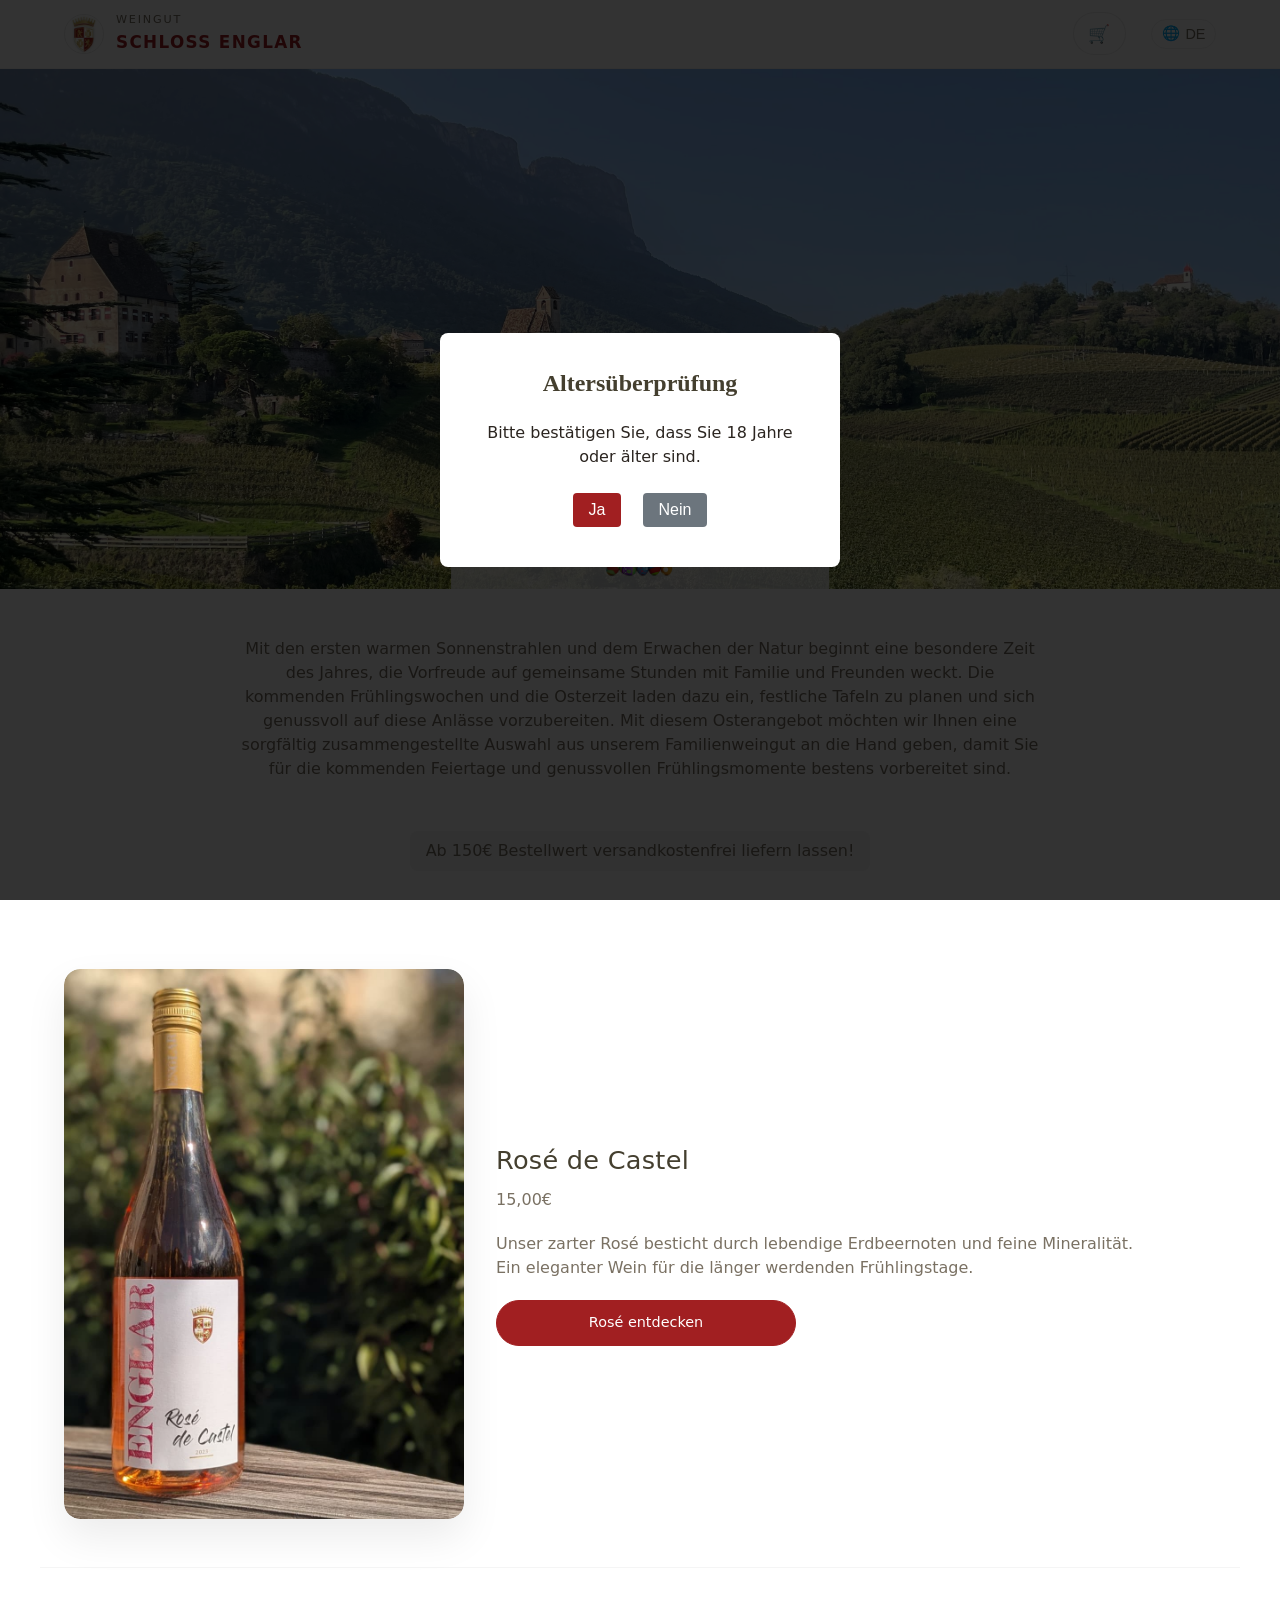
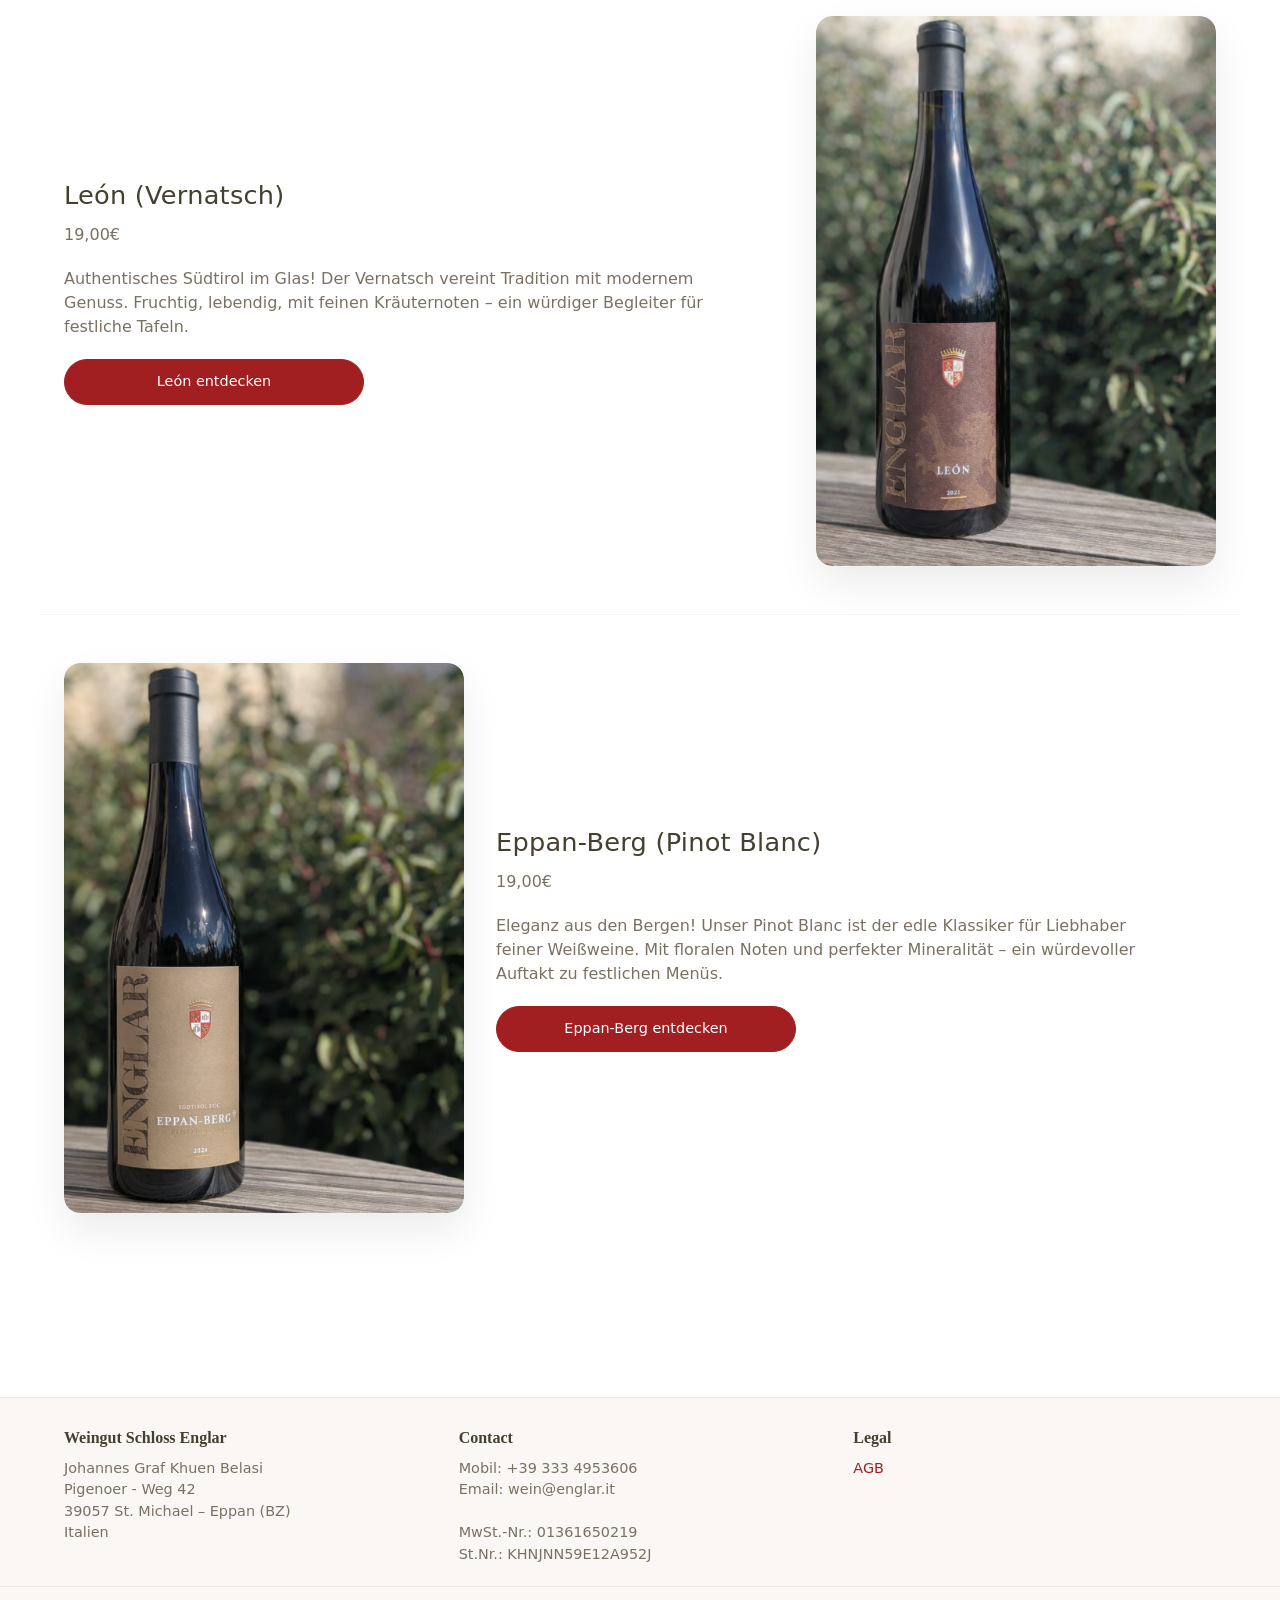
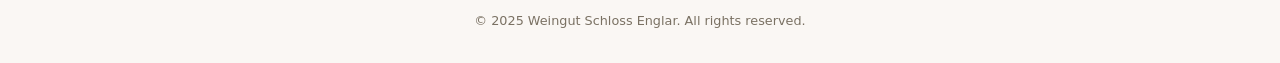
==== commit 0ad59317: "Add files via upload" ====
--- a/index.html
+++ b/index.html
@@ -92,7 +92,7 @@
       <!-- Südtirol Vernatsch -->
       <article class="offer offer--reverse">
         <div class="offer-media">
-          <a href="leon.html"><img src="img/Leon.png" alt="Südtirol Vernatsch from Schloss Englar"></a>
+          <a href="leon.html"><img src="img/Leon.jpeg" alt="Südtirol Vernatsch from Schloss Englar"></a>
         </div>
         <div class="offer-content">
           <h2 data-i18n="pages.index.offer_lumiere_title" style="text-align: left; font-weight: 450; font-family: inherit; letter-spacing: 0.01em;">Südtirol Vernatsch</h2>
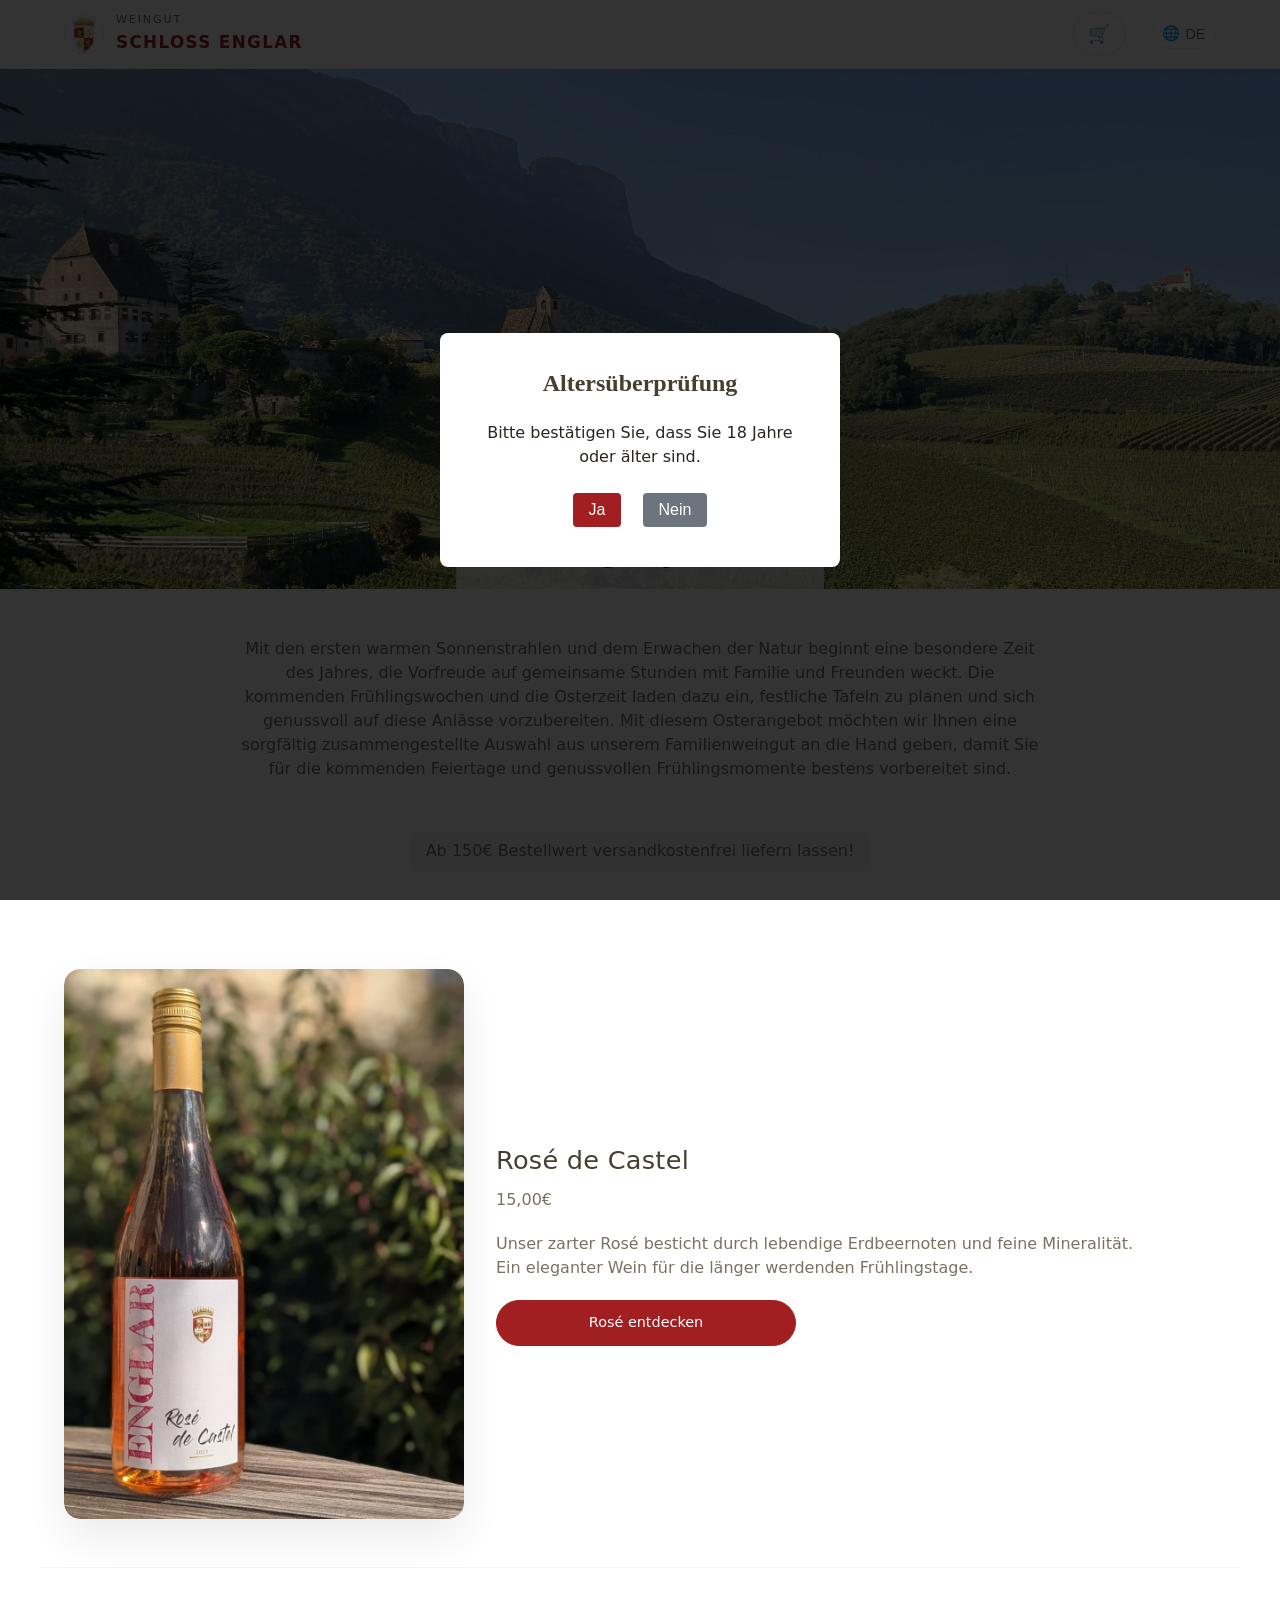
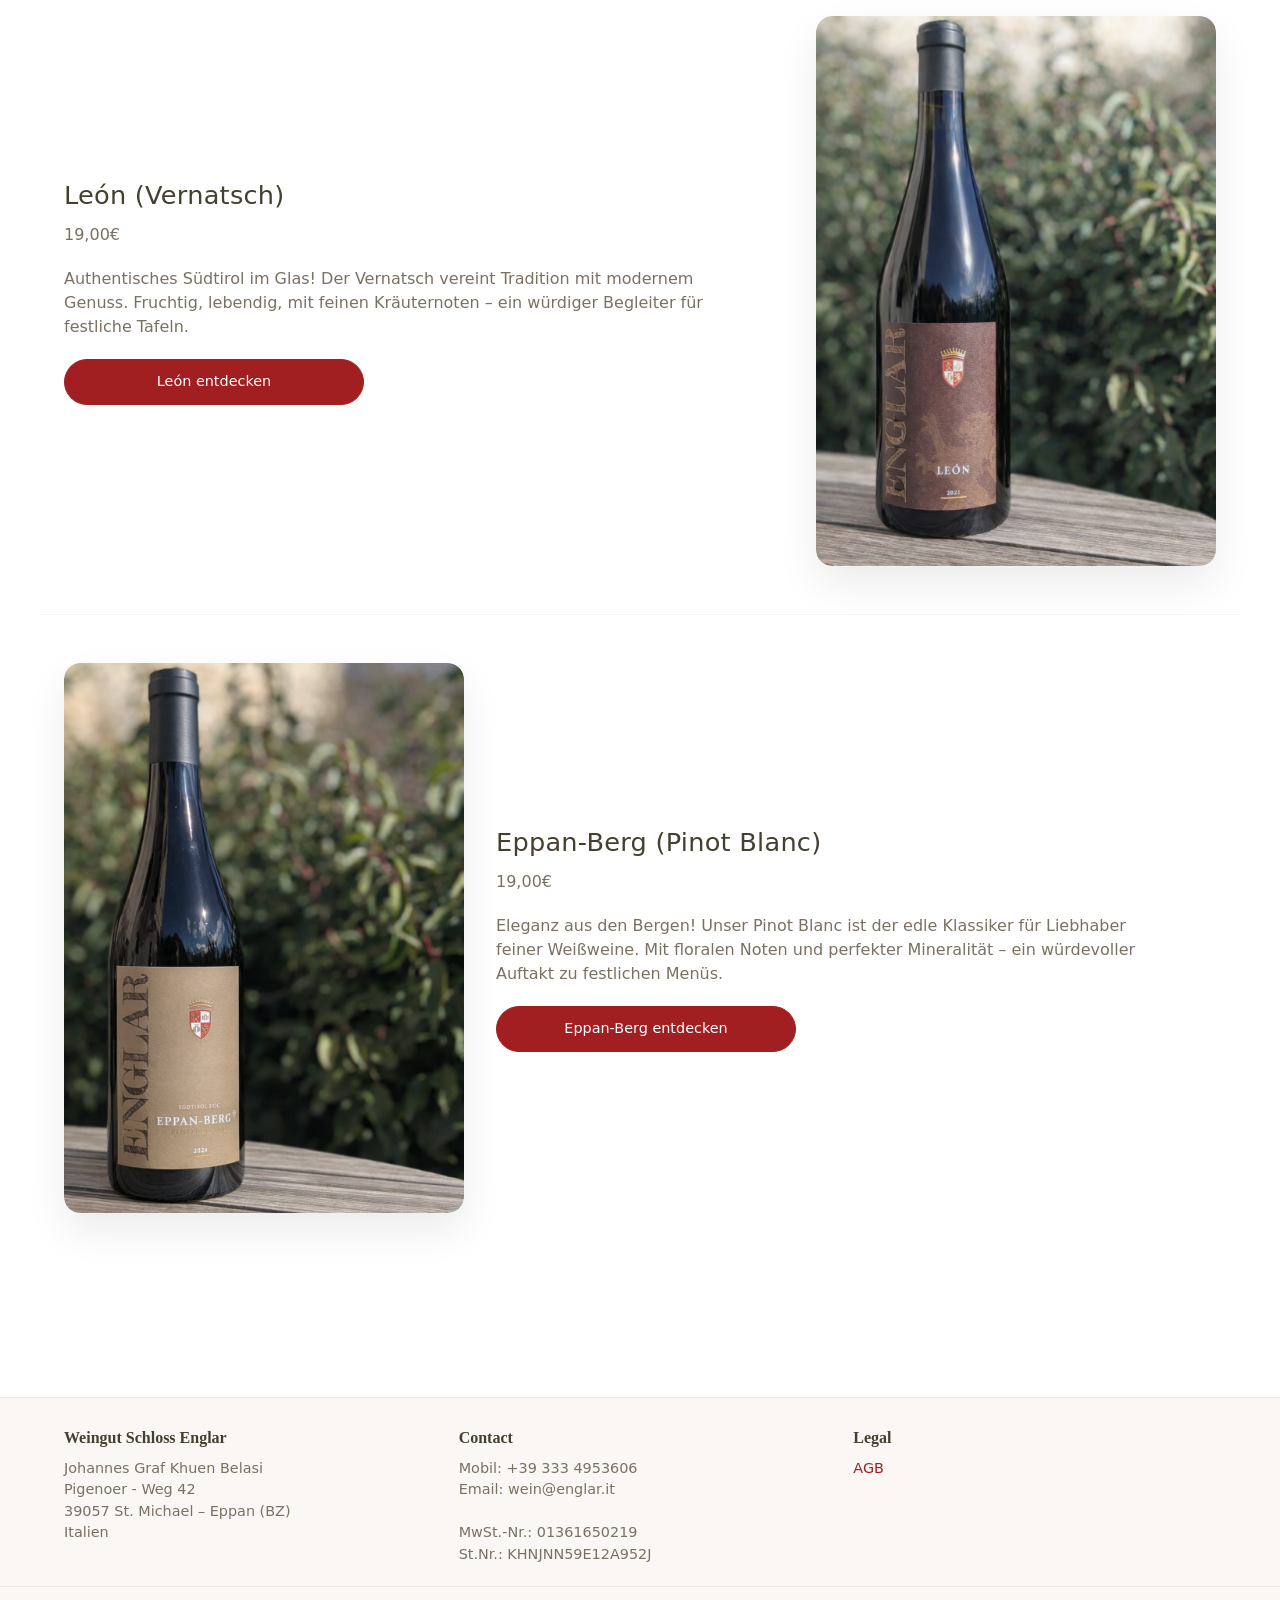
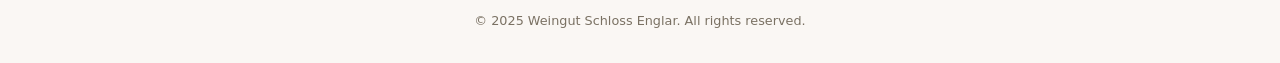
==== commit 5e9c599e: "Add files via upload" ====
--- a/index.html
+++ b/index.html
@@ -56,8 +56,6 @@
         <img src="img/englar 1.jpg" alt="Vineyards and castle of Schloss Englar in South Tyrol">
         <div class="hero-overlay"><span data-i18n="pages.index.hero_label" style="display:block;text-align:center;">Englar Easter Offer
         </span>
-          <!-- eggs icon below hero text -->
-          <img src="img/eggs.png" alt="Easter eggs" class="hero-eggs">
         </div>
       </div>
     </section>
--- a/styles.css
+++ b/styles.css
@@ -1307,7 +1307,7 @@
   left: 50%;
   transform: translateX(-50%);
   /* remove fixed size to hug content */
-  padding: 8px 30px;
+  padding: 16px 30px;
   background: rgba(255,255,255,0.8);
   display: flex;
   align-items: center;
